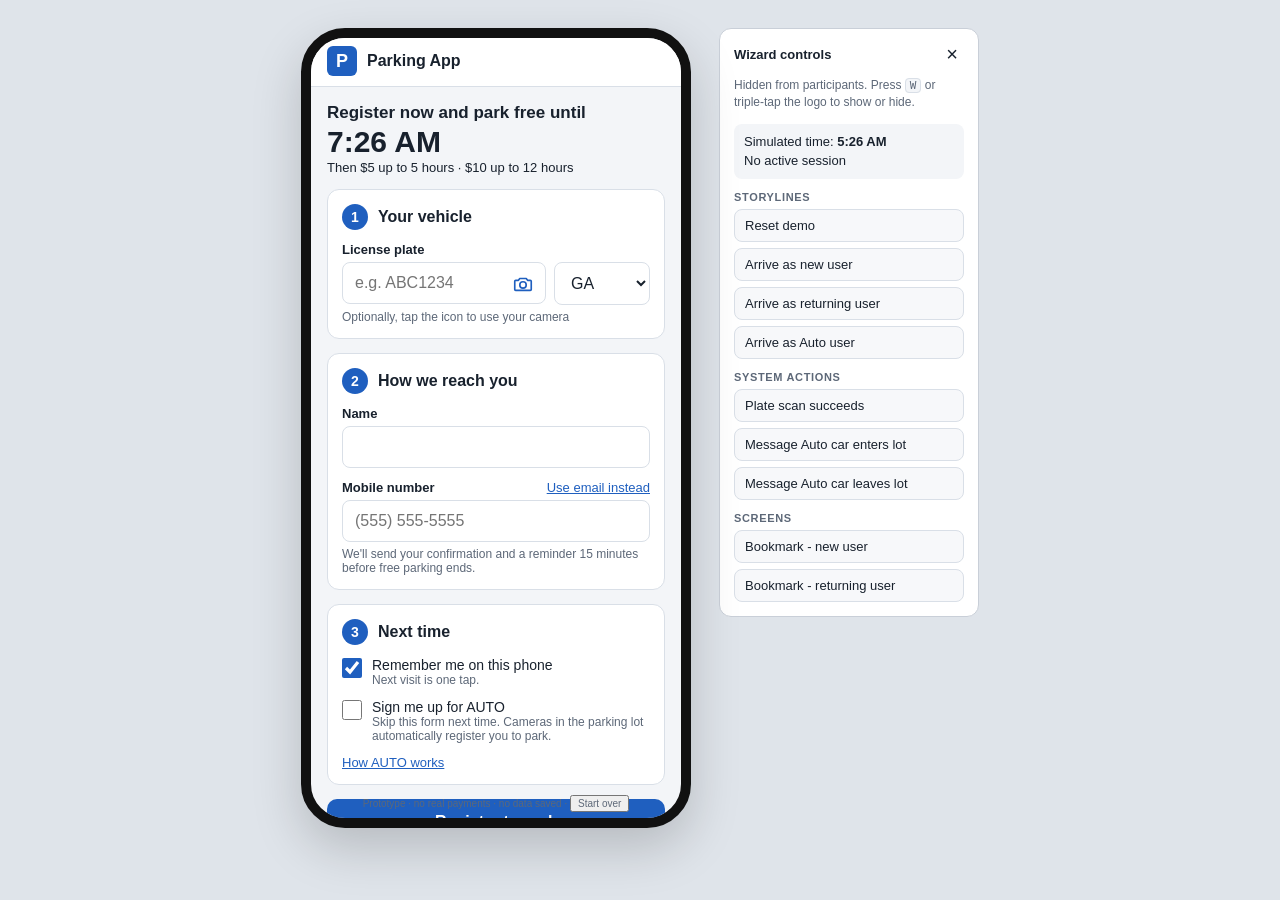
==== returning.html @ 9bc2fa87 "Add files via upload" ====
<!doctype html>
<html lang="en">
<head>
<meta charset="utf-8">
<meta name="viewport" content="width=device-width, initial-scale=1, viewport-fit=cover">
<title>Parking App Prototype</title>
<meta name="robots" content="noindex">
<link rel="stylesheet" href="styles.css">
</head>
<body data-start="returning">
<div class="stage">
  <div class="phone" id="phone">
    <div class="statusbar"><span id="sbTime">9:41</span><span class="sb-right" id="sbSignal">5G ▮▮▮</span></div>
    <div class="notif" id="notif" role="button" tabindex="0" aria-label="Open text message" hidden>
      <div class="notif-icon" aria-hidden="true">
        <svg viewBox="0 0 24 24" width="24" height="24"><path fill="#fff" d="M12 3.5c-5 0-9 3.3-9 7.4 0 2.3 1.3 4.4 3.3 5.8-.2 1.3-.8 2.5-1.8 3.4 1.9 0 3.6-.7 4.8-1.8.9.2 1.8.3 2.7.3 5 0 9-3.3 9-7.4S17 3.5 12 3.5z"/></svg>
      </div>
      <div class="notif-body">
        <div class="notif-top"><strong>Parking App</strong><span>now</span></div>
        <div class="notif-text" id="notifText"></div>
      </div>
    </div>
    <div class="scroller" id="scroller">
    <header class="topbar">
      <button class="brand" id="brand" type="button" aria-label="Parking App home">
        <span class="psign">P</span><span class="brand-name">Parking App</span>
      </button>
    </header>
    <main class="screen" id="screen" tabindex="-1"></main>
    </div>
    <div class="proto-tag">Prototype · no real payments · no data saved · <button type="button" class="restart" data-wiz="reset">Start over</button></div>
  </div>

  <aside class="wizard" id="wizard" aria-label="Wizard controls">
    <div class="wiz-head">
      <strong>Wizard controls</strong>
      <button type="button" class="wiz-close" data-wiz="hide" aria-label="Hide wizard">×</button>
    </div>
    <p class="wiz-note">Hidden from participants. Press <kbd>W</kbd> or triple-tap the logo to show or hide.</p>
    <div class="wiz-clock">Simulated time: <b id="wizTime">–</b><br><span id="wizSession">No active session</span></div>

    <div class="wiz-group"><span>Storylines</span>
      <button type="button" data-wiz="reset">Reset demo</button>
      <button type="button" data-wiz="arriveNew">Arrive as new user</button>
      <button type="button" data-wiz="returning">Arrive as returning user</button>
      <button type="button" data-wiz="lock">Arrive as Auto user</button>
    </div>
    <div class="wiz-group"><span>System Actions</span>
      <button type="button" data-wiz="scan">Plate scan succeeds</button>
      <button type="button" data-wiz="msgEnter">Message Auto car enters lot</button>
      <button type="button" data-wiz="msgLeave">Message Auto car leaves lot</button>
    </div>
    <div class="wiz-group"><span>Screens</span>
      <button type="button" data-wiz="bmNew">Bookmark - new user</button>
      <button type="button" data-wiz="bmReturning">Bookmark - returning user</button>
    </div>
  </aside>
</div>
<script src="app.js"></script>
</body>
</html>
---- styles.css ----
:root {
  --blue: #1f5fbf;
  --blue-dark: #174a96;
  --blue-soft: #e8f0fc;
  --ink: #18212d;
  --muted: #5d6878;
  --line: #d9dfe7;
  --bg: #f3f5f8;
  --card: #ffffff;
  --ok: #1d7a46;
  --ok-soft: #e4f4ea;
  --warn: #9a5b00;
  --warn-soft: #fff3dc;
  --danger: #b3261e;
  --stage: #dfe4ea;
  --font: -apple-system, BlinkMacSystemFont, "Segoe UI", Roboto, Helvetica, Arial, sans-serif;
}
* { box-sizing: border-box; }
html, body { margin: 0; height: 100%; }
body { font-family: var(--font); color: var(--ink); background: var(--stage); -webkit-font-smoothing: antialiased; }
button, input, select { font: inherit; color: inherit; }
[hidden] { display: none !important; }

.stage { min-height: 100%; display: flex; justify-content: center; align-items: flex-start; gap: 28px; padding: 28px 16px; }

/* Phone frame on wide screens, full screen on phones */
.phone {
  position: relative; width: 390px; height: 800px; background: var(--bg);
  border-radius: 44px; border: 10px solid #111; overflow: hidden;
  display: flex; flex-direction: column; box-shadow: 0 20px 50px rgba(0,0,0,.18);
}
@media (max-width: 760px) {
  .stage { padding: 0; display: block; }
  .phone { width: 100%; height: 100dvh; border: 0; border-radius: 0; box-shadow: none; }
  .wizard { position: fixed; left: 0; right: 0; bottom: 0; z-index: 50; max-height: 70dvh; overflow: auto; border-radius: 16px 16px 0 0; width: auto !important; }
  .wizard:not(.open) { display: none; }
  .statusbar { padding-top: max(10px, env(safe-area-inset-top)); }
}

.statusbar { display: flex; justify-content: space-between; padding: 12px 26px 4px; font-size: 13px; font-weight: 600; }
.topbar { display: flex; align-items: center; justify-content: space-between; padding: 8px 16px 10px; background: var(--card); border-bottom: 1px solid var(--line); }
.brand { display: flex; align-items: center; gap: 10px; background: none; border: 0; padding: 0; cursor: pointer; }
.psign { width: 30px; height: 30px; border-radius: 6px; background: var(--blue); color: #fff; font-weight: 800; display: grid; place-items: center; font-size: 18px; }
.brand-name { font-weight: 700; font-size: 16px; }
.msgbtn { position: relative; background: var(--bg); border: 1px solid var(--line); border-radius: 999px; padding: 5px 12px; font-size: 13px; cursor: pointer; }
.badge { position: absolute; top: -6px; right: -6px; background: var(--danger); color: #fff; border-radius: 999px; font-size: 11px; min-width: 18px; height: 18px; display: grid; place-items: center; padding: 0 5px; }

.scroller { flex: 1; overflow-y: auto; }
.screen { padding: 16px 16px 52px; display: flex; flex-direction: column; gap: 14px; outline: none; }
.proto-tag { position: absolute; bottom: 6px; left: 0; right: 0; text-align: center; font-size: 10px; color: var(--muted); pointer-events: none; }

h1 { font-size: 22px; margin: 2px 0 0; line-height: 1.2; }
h2 { font-size: 16px; margin: 0; }
p { margin: 0; line-height: 1.45; }
.sub { color: var(--muted); font-size: 14px; }

.card { background: var(--card); border: 1px solid var(--line); border-radius: 12px; padding: 14px; display: flex; flex-direction: column; gap: 12px; }

/* Free-until banner */
.free { background: var(--blue-soft); border: 1px solid #c4d6f3; border-radius: 12px; padding: 12px 14px; display: flex; flex-direction: column; gap: 2px; }
.free .lbl { font-size: 12px; color: var(--blue-dark); font-weight: 600; text-transform: uppercase; letter-spacing: .04em; }
.free .time { font-size: 30px; font-weight: 800; color: var(--blue-dark); line-height: 1.1; }
.free .rates { font-size: 13px; color: var(--blue-dark); }
.free.big .time { font-size: 44px; }
.free.over { background: var(--warn-soft); border-color: #f0d39b; }
.free.over .lbl, .free.over .time, .free.over .rates { color: var(--warn); }
.bar { height: 6px; background: #c9d8f1; border-radius: 3px; overflow: hidden; margin-top: 6px; }
.bar span { display: block; height: 100%; background: var(--blue); }
.free.over .bar { background: #f0d39b; } .free.over .bar span { background: var(--warn); }

/* Numbered steps (from Design B) */
.step-head { display: flex; align-items: center; gap: 10px; }
.num { width: 26px; height: 26px; border-radius: 50%; background: var(--blue); color: #fff; font-size: 14px; font-weight: 700; display: grid; place-items: center; flex: none; }

.field { display: flex; flex-direction: column; gap: 5px; }
.field label { font-size: 13px; font-weight: 600; }
.row { display: grid; grid-template-columns: 1fr 96px; gap: 8px; }
input[type=text], input[type=tel], input[type=email], select {
  width: 100%; padding: 11px 12px; border: 1px solid var(--line); border-radius: 8px; background: #fff; font-size: 16px;
}
input:focus, select:focus, button:focus-visible { outline: 2px solid var(--blue); outline-offset: 1px; }
input.bad { border-color: var(--danger); }
.err { color: var(--danger); font-size: 12px; }
.hint { font-size: 12px; color: var(--muted); }
.label-row { display: flex; justify-content: space-between; align-items: baseline; gap: 8px; }
.label-row .link { align-self: auto; }
.link { background: none; border: 0; padding: 0; color: var(--blue); font-size: 13px; text-decoration: underline; cursor: pointer; align-self: flex-start; }

.check { display: flex; gap: 10px; align-items: flex-start; font-size: 14px; }
.check input { width: 20px; height: 20px; margin: 1px 0 0; accent-color: var(--blue); flex: none; }
.check small { display: block; color: var(--muted); font-size: 12px; }

.btn { width: 100%; border: 0; border-radius: 10px; padding: 14px; font-size: 16px; font-weight: 700; cursor: pointer; background: var(--blue); color: #fff; }
.btn:active { background: var(--blue-dark); }
.btn.secondary { background: #fff; color: var(--blue); border: 1px solid var(--blue); }
.btn.ghost { background: transparent; color: var(--muted); border: 1px solid var(--line); font-weight: 600; }
.btn.danger { background: var(--danger); }
.btn[disabled] { opacity: .6; cursor: wait; }
.btns { display: flex; flex-direction: column; gap: 8px; }

.note { font-size: 13px; background: #fff; border: 1px dashed var(--line); border-radius: 10px; padding: 10px 12px; color: var(--muted); }
.ok-head { display: flex; align-items: center; gap: 10px; }
.ok-dot { width: 34px; height: 34px; border-radius: 50%; background: var(--ok-soft); color: var(--ok); display: grid; place-items: center; font-weight: 800; font-size: 18px; flex: none; }
.warn-dot { background: var(--warn-soft); color: var(--warn); }

dl.details { margin: 0; display: grid; grid-template-columns: auto 1fr; gap: 8px 12px; font-size: 14px; }
dl.details dt { color: var(--muted); }
dl.details dd { margin: 0; text-align: right; font-weight: 600; }
.plate { font-family: ui-monospace, Menlo, monospace; letter-spacing: .06em; }

.confirm { border: 1px solid #f1c3bf; background: #fdf1f0; border-radius: 10px; padding: 12px; display: flex; flex-direction: column; gap: 8px; }

ol.steps { margin: 0; padding: 0; list-style: none; display: flex; flex-direction: column; gap: 12px; }
ol.steps li { display: flex; gap: 12px; align-items: flex-start; }

.msg-list { display: flex; flex-direction: column; gap: 10px; }
.bubble { background: #e9e9eb; border-radius: 16px 16px 16px 4px; padding: 10px 12px; font-size: 14px; max-width: 88%; }
.bubble time { display: block; font-size: 11px; color: var(--muted); margin-top: 4px; }

.toast { position: absolute; left: 16px; right: 16px; bottom: 26px; background: #222; color: #fff; border-radius: 10px; padding: 10px 14px; font-size: 14px; text-align: center; z-index: 20; }

/* iOS-style banner notification */
.notif {
  position: absolute; top: 44px; left: 8px; right: 8px; z-index: 30;
  display: flex; gap: 10px; align-items: flex-start;
  padding: 11px 14px 12px 11px; border-radius: 22px; cursor: pointer;
  background: rgba(245,245,247,.82);
  -webkit-backdrop-filter: blur(24px) saturate(180%); backdrop-filter: blur(24px) saturate(180%);
  box-shadow: 0 6px 24px rgba(0,0,0,.16), 0 0 0 .5px rgba(0,0,0,.06);
  font-family: -apple-system, "SF Pro Text", BlinkMacSystemFont, "Helvetica Neue", Arial, sans-serif;
  animation: drop .4s cubic-bezier(.2,.9,.3,1.2);
}
.notif-icon { width: 38px; height: 38px; border-radius: 9px; flex: none; display: grid; place-items: center; background: linear-gradient(180deg, #67f27d 0%, #20c43b 100%); }
.notif-body { flex: 1; min-width: 0; }
.notif-top { display: flex; justify-content: space-between; align-items: baseline; gap: 8px; }
.notif-top strong { font-size: 15px; font-weight: 600; color: #000; }
.notif-top span { font-size: 13px; color: rgba(60,60,67,.6); }
.notif-text { font-size: 15px; line-height: 1.3; color: #000; margin-top: 1px; display: -webkit-box; -webkit-line-clamp: 4; -webkit-box-orient: vertical; overflow: hidden; }
@keyframes drop { from { transform: translateY(-120%); } to { transform: none; } }

/* Messages app (shown when a notification is tapped) */
.phone.msg-app { background: #fff; }
.phone.msg-app .topbar, .phone.msg-app .proto-tag { display: none; }
.phone.msg-app .screen { padding: 0; gap: 0; min-height: 100%; font-family: -apple-system, "SF Pro Text", BlinkMacSystemFont, "Helvetica Neue", Arial, sans-serif; }
.ios-head { position: relative; display: flex; flex-direction: column; align-items: center; gap: 4px; padding: 6px 16px 10px; border-bottom: .5px solid #d1d1d6; background: rgba(249,249,249,.94); }
.ios-back { position: absolute; left: 6px; top: 14px; background: none; border: 0; color: #007aff; font-size: 17px; cursor: pointer; display: flex; align-items: center; gap: 2px; padding: 4px 8px; }
.ios-back b { font-size: 26px; font-weight: 400; line-height: 0; margin-top: -3px; }
.ios-avatar { width: 50px; height: 50px; border-radius: 50%; background: linear-gradient(180deg, #a5abb8, #858b98); color: #fff; display: grid; place-items: center; font-weight: 600; font-size: 20px; }
.ios-name { font-size: 12px; color: #000; }
.ios-thread { flex: 1; display: flex; flex-direction: column; gap: 6px; padding: 14px 12px 12px; }
.ios-stamp { text-align: center; font-size: 11px; color: #8e8e93; margin: 8px 0 4px; }
.ios-stamp b { font-weight: 600; }
.ios-bubble { align-self: flex-start; max-width: 78%; background: #e9e9eb; color: #000; font-size: 16px; line-height: 1.3; padding: 8px 12px; border-radius: 18px; position: relative; }
.ios-bubble.tail::before { content: ""; position: absolute; left: -6px; bottom: 0; width: 16px; height: 16px; background: #e9e9eb; border-bottom-right-radius: 14px; }
.ios-bubble.tail::after { content: ""; position: absolute; left: -10px; bottom: 0; width: 10px; height: 16px; background: #fff; border-bottom-right-radius: 10px; }
.ios-empty { text-align: center; color: #8e8e93; font-size: 14px; margin-top: 40px; }
.ios-input { display: flex; align-items: center; gap: 8px; padding: 8px 12px 20px; border-top: .5px solid #e5e5ea; }
.ios-input span { flex: 1; border: 1px solid #d1d1d6; border-radius: 18px; padding: 7px 14px; color: #c7c7cc; font-size: 16px; }

/* Camera icon inside the plate field */
.plate-wrap { position: relative; }
.plate-wrap input { padding-right: 46px; }
.cam-btn { position: absolute; right: 4px; top: 50%; transform: translateY(-50%); width: 38px; height: 38px; border: 0; border-radius: 8px; background: transparent; color: var(--blue); display: grid; place-items: center; cursor: pointer; }
.cam-btn:hover { background: var(--blue-soft); }
.cam-btn.scanning { animation: pulse 1s ease-in-out infinite; }
@keyframes pulse { 50% { opacity: .35; } }
@media (prefers-reduced-motion: reduce) { .cam-btn.scanning { animation: none; } }
@media (prefers-reduced-motion: reduce) { .notif { animation: none; } }

/* Wizard panel */
.wizard { width: 260px; background: #fff; border: 1px solid #c9cfd8; border-radius: 12px; padding: 14px; display: flex; flex-direction: column; gap: 12px; font-size: 13px; }
.wizard.hidden-desktop { display: none; }
.wiz-head { display: flex; justify-content: space-between; align-items: center; }
.wiz-close { background: none; border: 0; font-size: 20px; cursor: pointer; line-height: 1; }
.wiz-note { color: var(--muted); font-size: 12px; margin: 0; }
.wiz-clock { background: var(--bg); border-radius: 8px; padding: 8px 10px; line-height: 1.5; }
.wiz-group { display: flex; flex-direction: column; gap: 6px; }
.wiz-group > span { font-size: 11px; text-transform: uppercase; letter-spacing: .06em; color: var(--muted); font-weight: 600; }
.wiz-group button { text-align: left; background: #f7f8fa; border: 1px solid var(--line); border-radius: 8px; padding: 8px 10px; cursor: pointer; }
.wiz-group button:hover { border-color: var(--blue); }
.wiz-check { display: flex; gap: 8px; align-items: center; }
kbd { background: var(--bg); border: 1px solid var(--line); border-radius: 4px; padding: 0 4px; font-size: 11px; }

/* iOS Safari "Add Bookmark" sheet (demo) */
.phone.sheet-app, .phone.sheet-app .screen { background: #f2f2f7; }
.ios-nav { display: grid; grid-template-columns: 1fr auto 1fr; align-items: center; padding: 14px 16px 10px; font-size: 17px; }
.ios-nav strong { font-weight: 600; }
.ios-link { background: none; border: 0; color: #007aff; font-size: 17px; cursor: pointer; padding: 4px 0; justify-self: start; }
.ios-link.b { font-weight: 600; justify-self: end; }
.ios-group { margin: 10px 16px 0; background: #fff; border-radius: 10px; overflow: hidden; }
.ios-cell { display: flex; align-items: center; gap: 12px; padding: 11px 16px; font-size: 17px; }
.ios-cell.bm { align-items: flex-start; padding: 12px 16px; }
.bm-icon { width: 60px; height: 60px; border-radius: 12px; background: var(--blue); color: #fff; font-weight: 800; font-size: 32px; display: grid; place-items: center; flex: none; }
.bm-fields { flex: 1; min-width: 0; display: flex; flex-direction: column; }
.bm-fields input { border: 0; border-bottom: .5px solid #c6c6c8; border-radius: 0; padding: 6px 0 9px; font-size: 17px; background: transparent; }
.bm-fields input:focus { outline: none; border-bottom-color: #007aff; }
.bm-url { font-size: 17px; color: #8e8e93; padding-top: 9px; overflow: hidden; text-overflow: ellipsis; white-space: nowrap; }
.ios-label { margin: 26px 32px 0; font-size: 13px; color: #6d6d72; letter-spacing: .02em; }
.bm-star { color: #007aff; font-size: 20px; }
.bm-loc { flex: 1; }
.bm-chev { color: #c7c7cc; font-size: 22px; }
.ios-foot { margin: 10px 32px 0; font-size: 13px; color: #6d6d72; line-height: 1.4; }

/* iPhone lock screen (wizard setup) */
.phone.lock-app { background: linear-gradient(165deg, #2b3d6b 0%, #5a3f7a 55%, #b0577a 100%); }
.phone.lock-app .topbar, .phone.lock-app .proto-tag { display: none; }
.phone.lock-app .statusbar { color: #fff; }
.phone.lock-app .scroller, .phone.lock-app .screen { background: transparent; }
.phone.lock-app .screen { padding: 0; min-height: 100%; }
.lock { min-height: 100%; display: flex; flex-direction: column; color: #fff; font-family: -apple-system, "SF Pro Display", BlinkMacSystemFont, "Helvetica Neue", Arial, sans-serif; }
.lock-top { display: flex; flex-direction: column; align-items: center; padding-top: 8px; }
.lock-padlock { opacity: .9; margin-bottom: 6px; }
.lock-date { font-size: 19px; font-weight: 500; opacity: .92; }
.lock-time { font-size: 92px; font-weight: 600; line-height: 1; letter-spacing: -2px; margin-top: 2px; }
.lock-notifs { flex: 1; display: flex; flex-direction: column; justify-content: flex-end; gap: 8px; padding: 16px 8px; }
.lock-notif {
  display: flex; gap: 10px; align-items: flex-start; padding: 11px 14px 12px 11px; border-radius: 22px; cursor: pointer;
  background: rgba(245,245,247,.72); -webkit-backdrop-filter: blur(24px) saturate(180%); backdrop-filter: blur(24px) saturate(180%);
  color: #000; animation: rise .45s cubic-bezier(.2,.9,.3,1.1);
}
@keyframes rise { from { transform: translateY(30px); opacity: 0; } to { transform: none; opacity: 1; } }
@media (prefers-reduced-motion: reduce) { .lock-notif { animation: none; } }
.lock-bottom { display: flex; justify-content: space-between; padding: 0 44px 22px; }
.lock-btn { width: 50px; height: 50px; border-radius: 50%; background: rgba(0,0,0,.28); display: grid; place-items: center; }
.home-bar { width: 134px; height: 5px; border-radius: 3px; background: #fff; margin: 0 auto 8px; }
.phone.lock-app .scroller { display: flex; flex-direction: column; }
.phone.lock-app .screen { flex: 1; display: flex; }
.phone.lock-app .lock { flex: 1; }
.phone.lock-app #sbTime { visibility: hidden; }

/* Safari Bookmarks list (demo) */
.ios-seg { display: grid; grid-template-columns: repeat(3, 1fr); margin: 2px 16px 10px; background: #e3e3e8; border-radius: 9px; padding: 2px; }
.ios-seg span { display: grid; place-items: center; height: 30px; border-radius: 7px; color: #3c3c43; }
.ios-seg span.on { background: #fff; box-shadow: 0 1px 3px rgba(0,0,0,.12); color: #007aff; }
.ios-search { display: flex; align-items: center; gap: 6px; margin: 0 16px; padding: 8px 10px; background: #e3e3e8; border-radius: 10px; color: #8e8e93; font-size: 17px; }
.bm-list .ios-cell + .ios-cell { border-top: .5px solid #c6c6c8; margin-left: 0; }
.bm-row { width: 100%; background: #fff; border: 0; text-align: left; cursor: pointer; font: inherit; color: #000; }
.bm-row:active { background: #e5e5ea; }
.bm-text { display: flex; flex-direction: column; min-width: 0; }
.bm-title { font-size: 17px; }
.bm-sub { font-size: 13px; color: #8e8e93; overflow: hidden; text-overflow: ellipsis; white-space: nowrap; }

/* Registration screen: no status bar, plain black free-until heading */
.phone.reg-screen .statusbar { display: none; }
.free.reg { background: none; border: 0; padding: 0; border-radius: 0; }
.free.reg .lbl { text-transform: none; letter-spacing: 0; font-size: 17px; font-weight: 600; color: var(--ink); white-space: nowrap; }
.free.reg .time { color: var(--ink); }
.free.reg .rates { color: var(--ink); }
/* On a real phone, keep the header clear of the notch when the status bar is hidden */
@media (max-width: 760px) { .phone.reg-screen .topbar { padding-top: max(8px, env(safe-area-inset-top)); } }
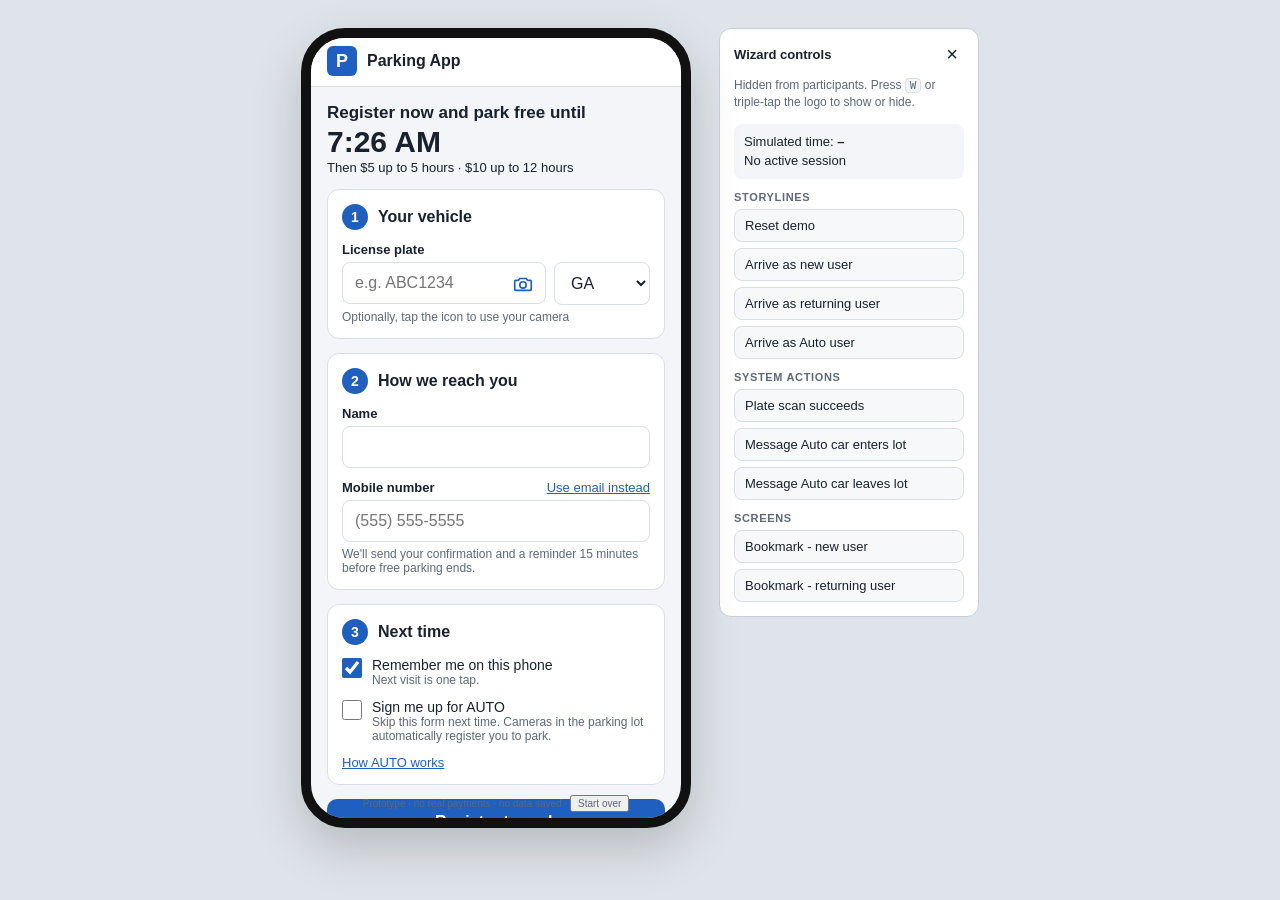
==== commit 69642642: "Update script source with versioning" ====
--- a/returning.html
+++ b/returning.html
@@ -10,8 +10,7 @@
 <body data-start="returning">
 <div class="stage">
   <div class="phone" id="phone">
-    <div class="statusbar"><span id="sbTime">9:41</span><span class="sb-right" id="sbSignal">5G ▮▮▮</span></div>
-    <div class="notif" id="notif" role="button" tabindex="0" aria-label="Open text message" hidden>
+        <div class="notif" id="notif" role="button" tabindex="0" aria-label="Open text message" hidden>
       <div class="notif-icon" aria-hidden="true">
         <svg viewBox="0 0 24 24" width="24" height="24"><path fill="#fff" d="M12 3.5c-5 0-9 3.3-9 7.4 0 2.3 1.3 4.4 3.3 5.8-.2 1.3-.8 2.5-1.8 3.4 1.9 0 3.6-.7 4.8-1.8.9.2 1.8.3 2.7.3 5 0 9-3.3 9-7.4S17 3.5 12 3.5z"/></svg>
       </div>
@@ -56,6 +55,6 @@
     </div>
   </aside>
 </div>
-<script src="app.js"></script>
+<script src="app.js?v=202611051750"></script>
 </body>
 </html>
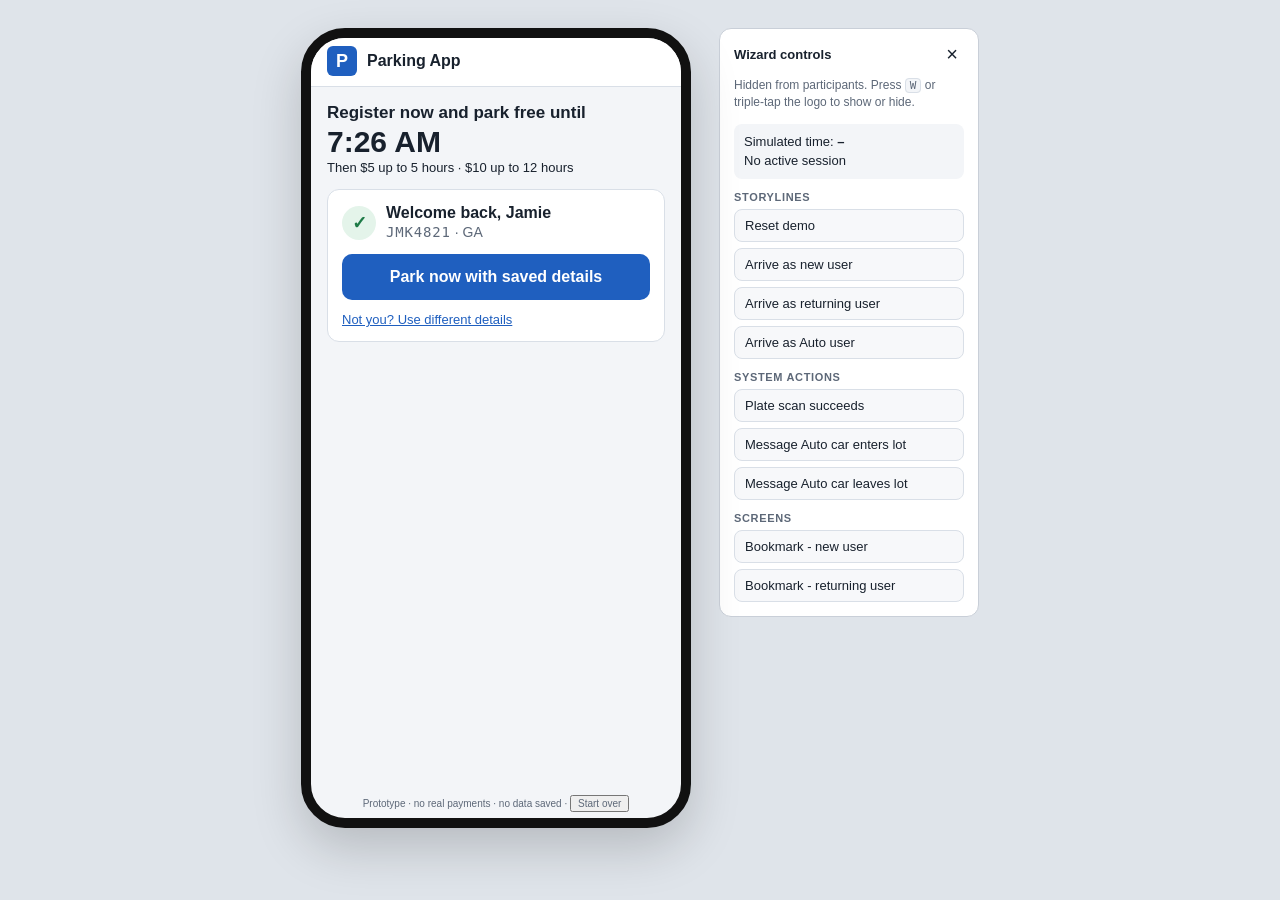
==== commit 51b8b2bd: "Update script source version in returning.html" ====
--- a/returning.html
+++ b/returning.html
@@ -55,6 +55,6 @@
     </div>
   </aside>
 </div>
-<script src="app.js?v=202611051750"></script>
+<script src="app.js?v=260"></script>
 </body>
 </html>
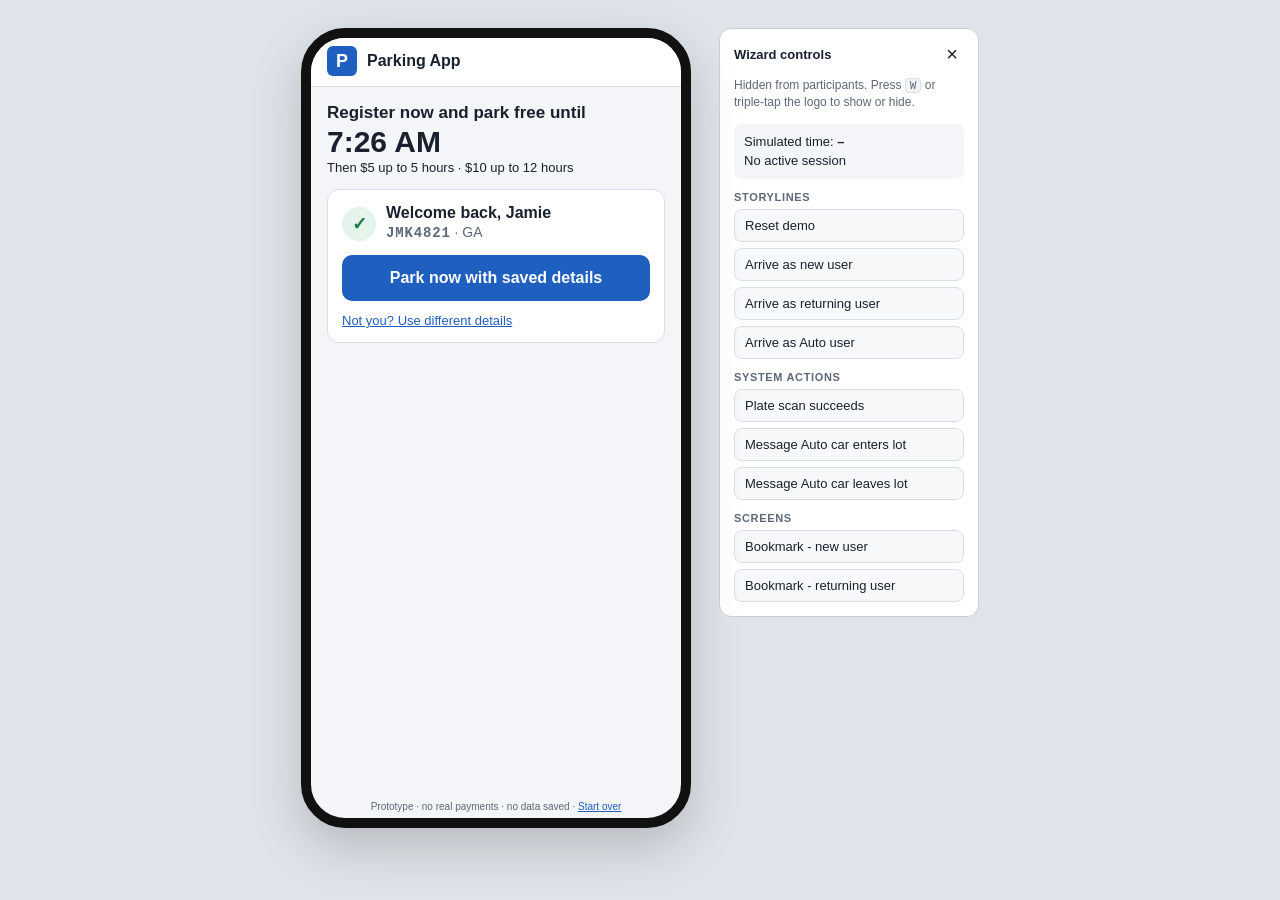
==== commit 7e9799fa: "Update script version in returning.html" ====
--- a/returning.html
+++ b/returning.html
@@ -55,6 +55,6 @@
     </div>
   </aside>
 </div>
-<script src="app.js?v=260"></script>
+<script src="app.js?v=2602"></script>
 </body>
 </html>
--- a/styles.css
+++ b/styles.css
@@ -248,3 +248,10 @@
 .free.reg .rates { color: var(--ink); }
 /* On a real phone, keep the header clear of the notch when the status bar is hidden */
 @media (max-width: 760px) { .phone.reg-screen .topbar { padding-top: max(8px, env(safe-area-inset-top)); } }
+.proto-tag .restart { pointer-events: auto; background: none; border: 0; padding: 0; font: inherit; color: var(--blue); text-decoration: underline; cursor: pointer; }
+
+/* License plates in Courier New: the entry field and the plate shown after registering */
+#plate, .plate { font-family: "Courier New", Courier, monospace; }
+#plate { font-weight: 700; letter-spacing: .08em; }
+#plate::placeholder { font-weight: 400; letter-spacing: .04em; }
+.plate { font-weight: 700; letter-spacing: .06em; }
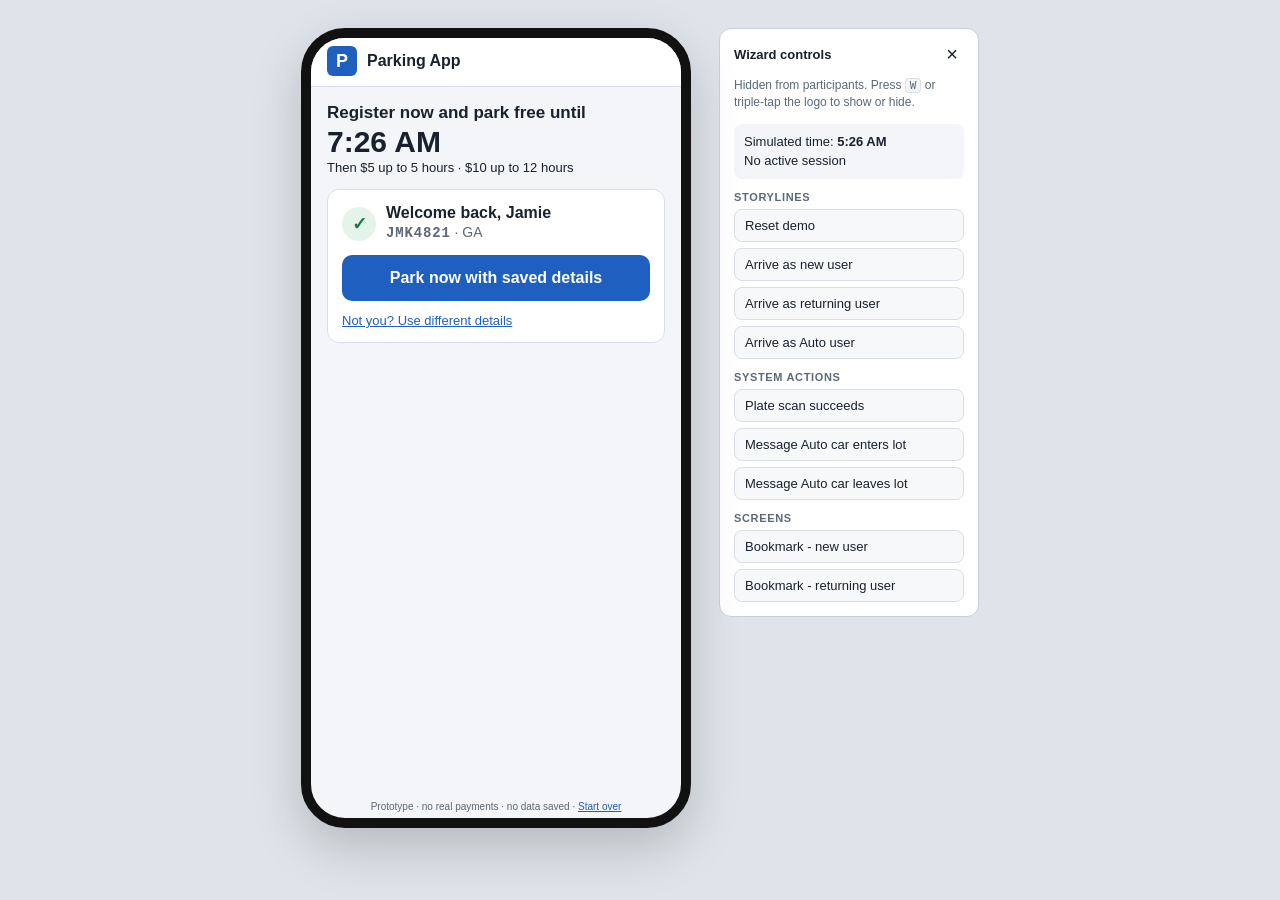
==== commit e23277fe: "Update stylesheet and script versioning in returning.html" ====
--- a/returning.html
+++ b/returning.html
@@ -5,12 +5,13 @@
 <meta name="viewport" content="width=device-width, initial-scale=1, viewport-fit=cover">
 <title>Parking App Prototype</title>
 <meta name="robots" content="noindex">
-<link rel="stylesheet" href="styles.css">
+<link rel="stylesheet" href="styles.css?v=202611061554">
 </head>
 <body data-start="returning">
 <div class="stage">
   <div class="phone" id="phone">
-        <div class="notif" id="notif" role="button" tabindex="0" aria-label="Open text message" hidden>
+    <div class="statusbar"><span id="sbTime">9:41</span><span class="sb-right" id="sbSignal">5G ▮▮▮</span></div>
+    <div class="notif" id="notif" role="button" tabindex="0" aria-label="Open text message" hidden>
       <div class="notif-icon" aria-hidden="true">
         <svg viewBox="0 0 24 24" width="24" height="24"><path fill="#fff" d="M12 3.5c-5 0-9 3.3-9 7.4 0 2.3 1.3 4.4 3.3 5.8-.2 1.3-.8 2.5-1.8 3.4 1.9 0 3.6-.7 4.8-1.8.9.2 1.8.3 2.7.3 5 0 9-3.3 9-7.4S17 3.5 12 3.5z"/></svg>
       </div>
@@ -55,6 +56,6 @@
     </div>
   </aside>
 </div>
-<script src="app.js?v=2602"></script>
+<script src="app.js?v=202611061554"></script>
 </body>
 </html>
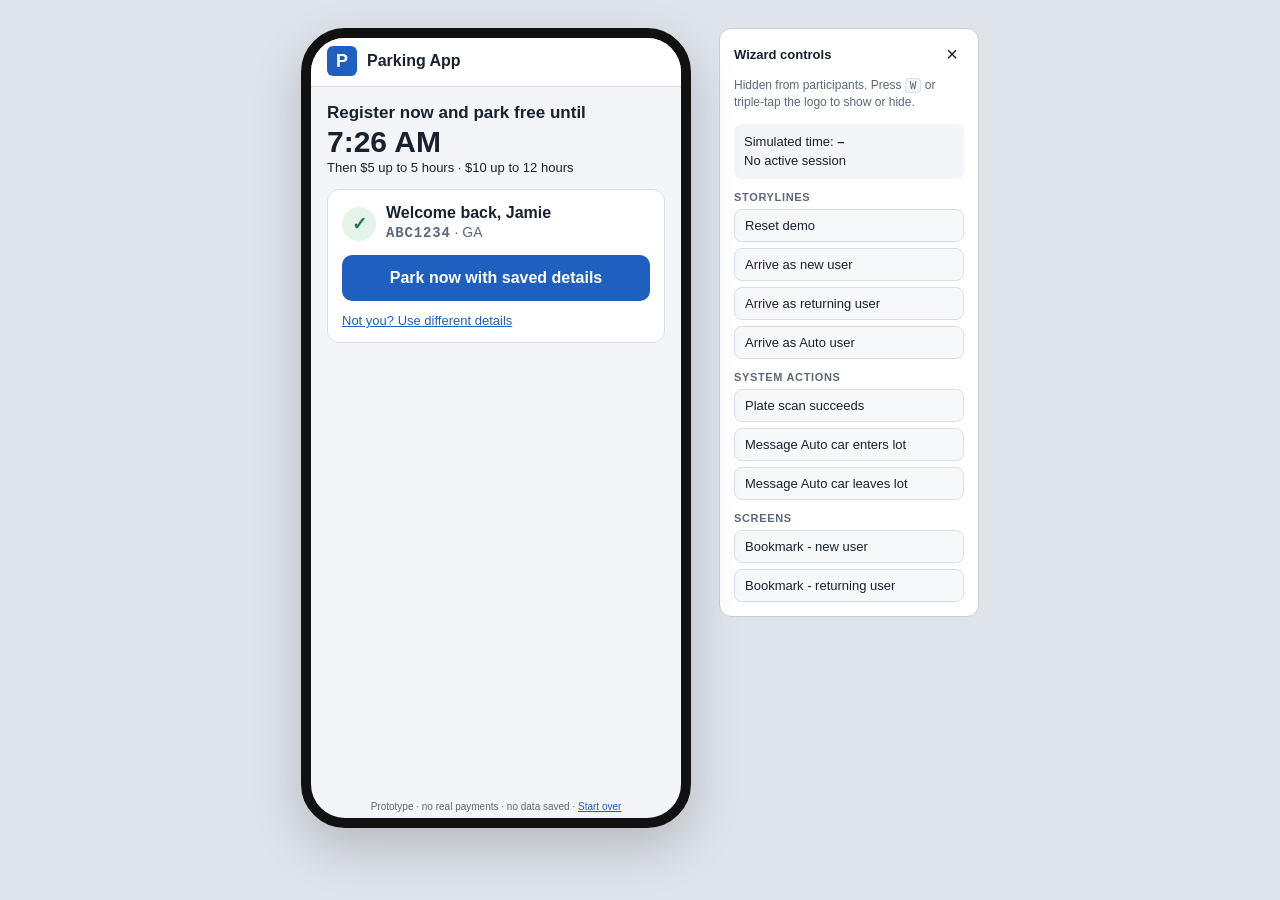
==== commit 32b027c0: "Remove status bar from returning.html Removed the status bar from the phone display." ====
--- a/returning.html
+++ b/returning.html
@@ -10,7 +10,6 @@
 <body data-start="returning">
 <div class="stage">
   <div class="phone" id="phone">
-    <div class="statusbar"><span id="sbTime">9:41</span><span class="sb-right" id="sbSignal">5G ▮▮▮</span></div>
     <div class="notif" id="notif" role="button" tabindex="0" aria-label="Open text message" hidden>
       <div class="notif-icon" aria-hidden="true">
         <svg viewBox="0 0 24 24" width="24" height="24"><path fill="#fff" d="M12 3.5c-5 0-9 3.3-9 7.4 0 2.3 1.3 4.4 3.3 5.8-.2 1.3-.8 2.5-1.8 3.4 1.9 0 3.6-.7 4.8-1.8.9.2 1.8.3 2.7.3 5 0 9-3.3 9-7.4S17 3.5 12 3.5z"/></svg>
